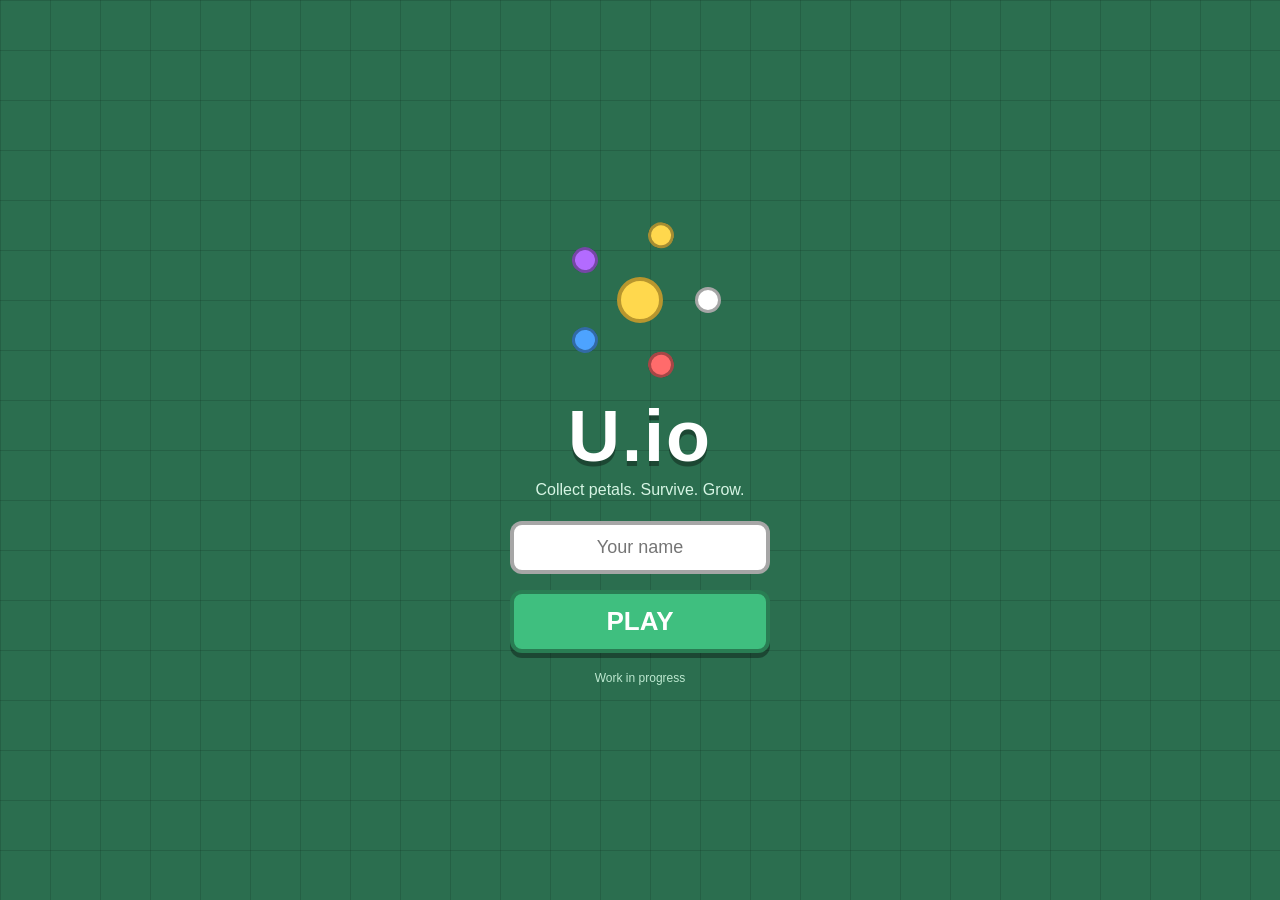
==== index.html @ a38772f9 "index.html" ====
<!DOCTYPE html>
<html lang="en"><head><meta charset="utf-8">
<meta name="viewport" content="width=device-width,initial-scale=1,user-scalable=no">
<title>U.io</title>
<style>
*{box-sizing:border-box}
body{margin:0;min-height:100vh;display:flex;align-items:center;justify-content:center;background:#2b6e4f;font-family:sans-serif;color:#fff;overflow:hidden}
.grid{position:fixed;inset:0;background-image:linear-gradient(rgba(0,0,0,.12) 1px,transparent 1px),linear-gradient(90deg,rgba(0,0,0,.12) 1px,transparent 1px);background-size:50px 50px}
.box{position:relative;text-align:center;padding:20px;width:100%;max-width:420px}
.orbit{position:relative;width:170px;height:170px;margin:0 auto 10px;animation:spin 7s linear infinite}
.me{position:absolute;left:50%;top:50%;width:46px;height:46px;margin:-23px;background:#ffd84d;border:4px solid #b8962e;border-radius:50%}
.pt{position:absolute;left:50%;top:50%;width:26px;height:26px;margin:-13px;border-radius:50%;border:3px solid rgba(0,0,0,.35)}
@keyframes spin{to{transform:rotate(360deg)}}
h1{margin:0;font-size:72px;letter-spacing:2px;text-shadow:0 5px 0 rgba(0,0,0,.35)}
.tag{margin:4px 0 22px;font-size:16px;color:#d6f5e4}
input{width:100%;max-width:260px;padding:12px 14px;font-size:18px;border:4px solid rgba(0,0,0,.35);border-radius:12px;text-align:center;outline:none}
.play{display:block;margin:16px auto 0;width:100%;max-width:260px;background:#3fbf7f;color:#fff;border:4px solid rgba(0,0,0,.35);border-radius:12px;padding:12px;font-size:26px;font-weight:bold;text-decoration:none;box-shadow:0 5px 0 rgba(0,0,0,.35)}
.play:active{transform:translateY(4px);box-shadow:0 1px 0 rgba(0,0,0,.35)}
.note{margin-top:18px;font-size:12px;color:#bde8d0}
</style></head><body>
<div class="grid"></div>
<div class="box">
  <div class="orbit">
    <div class="me"></div>
    <div class="pt" style="background:#fff;transform:rotate(0deg) translate(68px)"></div>
    <div class="pt" style="background:#ff6b6b;transform:rotate(72deg) translate(68px)"></div>
    <div class="pt" style="background:#4da3ff;transform:rotate(144deg) translate(68px)"></div>
    <div class="pt" style="background:#b36bff;transform:rotate(216deg) translate(68px)"></div>
    <div class="pt" style="background:#ffd84d;transform:rotate(288deg) translate(68px)"></div>
  </div>
  <h1>U.io</h1>
  <div class="tag">Collect petals. Survive. Grow.</div>
  <input id="nm" maxlength="14" placeholder="Your name" autocomplete="off">
  <a class="play" id="go" href="game.html">PLAY</a>
  <div class="note">Work in progress</div>
</div>
<script>
var nm=document.getElementById('nm');
try{nm.value=localStorage.getItem('uio_name')||''}catch(e){}
document.getElementById('go').addEventListener('click',function(){
  try{localStorage.setItem('uio_name',nm.value.trim())}catch(e){}
});
</script>
</body></html>
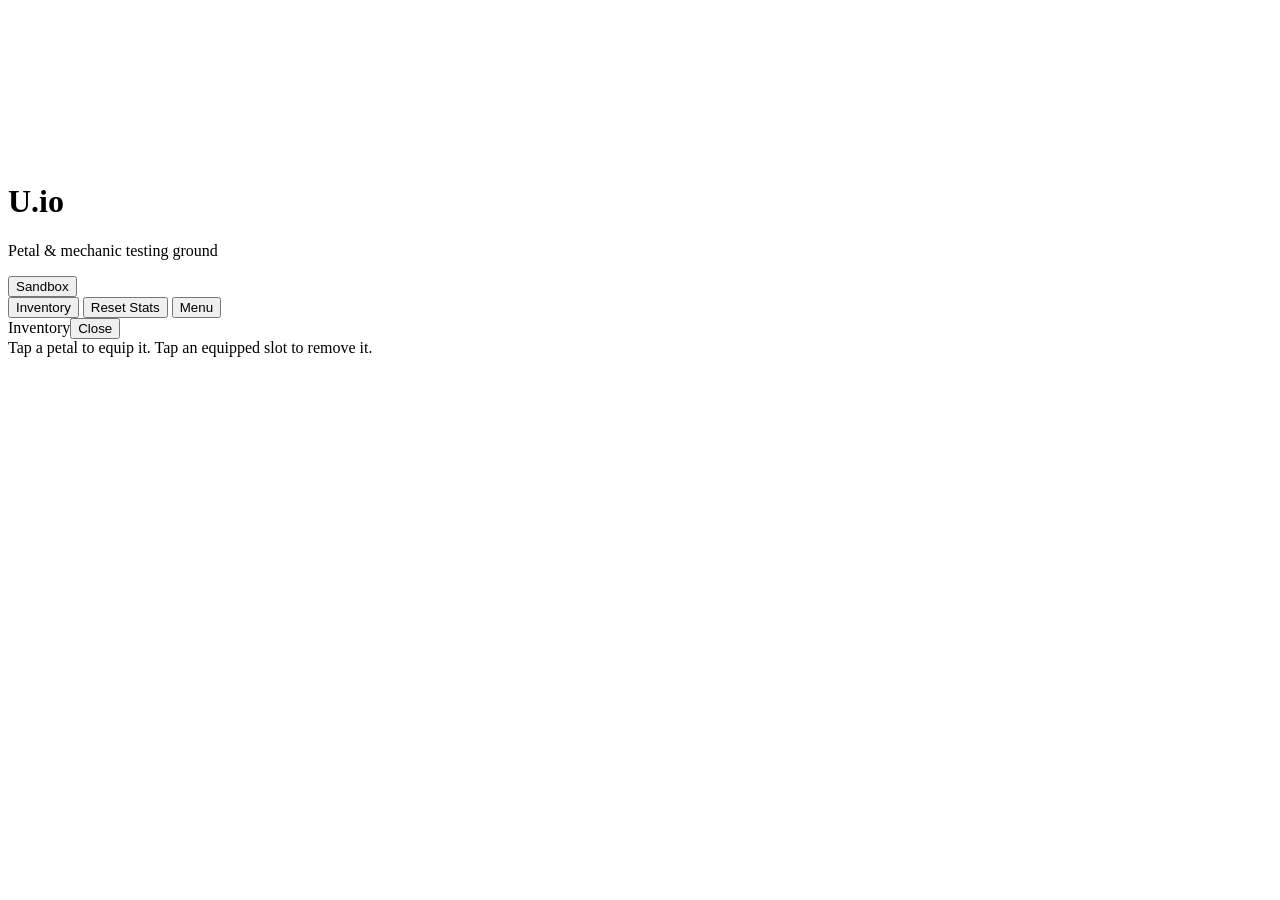
==== commit 2855bfd2: "Create index.html" ====
--- a/index.html
+++ b/index.html
@@ -1,44 +1,43 @@
 <!DOCTYPE html>
-<html lang="en"><head><meta charset="utf-8">
-<meta name="viewport" content="width=device-width,initial-scale=1,user-scalable=no">
+<html lang="en">
+<head>
+<meta charset="utf-8">
+<meta name="viewport" content="width=device-width,initial-scale=1,maximum-scale=1,user-scalable=no">
 <title>U.io</title>
-<style>
-*{box-sizing:border-box}
-body{margin:0;min-height:100vh;display:flex;align-items:center;justify-content:center;background:#2b6e4f;font-family:sans-serif;color:#fff;overflow:hidden}
-.grid{position:fixed;inset:0;background-image:linear-gradient(rgba(0,0,0,.12) 1px,transparent 1px),linear-gradient(90deg,rgba(0,0,0,.12) 1px,transparent 1px);background-size:50px 50px}
-.box{position:relative;text-align:center;padding:20px;width:100%;max-width:420px}
-.orbit{position:relative;width:170px;height:170px;margin:0 auto 10px;animation:spin 7s linear infinite}
-.me{position:absolute;left:50%;top:50%;width:46px;height:46px;margin:-23px;background:#ffd84d;border:4px solid #b8962e;border-radius:50%}
-.pt{position:absolute;left:50%;top:50%;width:26px;height:26px;margin:-13px;border-radius:50%;border:3px solid rgba(0,0,0,.35)}
-@keyframes spin{to{transform:rotate(360deg)}}
-h1{margin:0;font-size:72px;letter-spacing:2px;text-shadow:0 5px 0 rgba(0,0,0,.35)}
-.tag{margin:4px 0 22px;font-size:16px;color:#d6f5e4}
-input{width:100%;max-width:260px;padding:12px 14px;font-size:18px;border:4px solid rgba(0,0,0,.35);border-radius:12px;text-align:center;outline:none}
-.play{display:block;margin:16px auto 0;width:100%;max-width:260px;background:#3fbf7f;color:#fff;border:4px solid rgba(0,0,0,.35);border-radius:12px;padding:12px;font-size:26px;font-weight:bold;text-decoration:none;box-shadow:0 5px 0 rgba(0,0,0,.35)}
-.play:active{transform:translateY(4px);box-shadow:0 1px 0 rgba(0,0,0,.35)}
-.note{margin-top:18px;font-size:12px;color:#bde8d0}
-</style></head><body>
-<div class="grid"></div>
-<div class="box">
-  <div class="orbit">
-    <div class="me"></div>
-    <div class="pt" style="background:#fff;transform:rotate(0deg) translate(68px)"></div>
-    <div class="pt" style="background:#ff6b6b;transform:rotate(72deg) translate(68px)"></div>
-    <div class="pt" style="background:#4da3ff;transform:rotate(144deg) translate(68px)"></div>
-    <div class="pt" style="background:#b36bff;transform:rotate(216deg) translate(68px)"></div>
-    <div class="pt" style="background:#ffd84d;transform:rotate(288deg) translate(68px)"></div>
+<link rel="stylesheet" href="style.css">
+</head>
+<body>
+<canvas id="c"></canvas>
+
+<div id="menu">
+  <h1>U.io</h1>
+  <p>Petal &amp; mechanic testing ground</p>
+  <button class="btn green" id="playBtn">Sandbox</button>
+</div>
+
+<div id="hud" class="hidden">
+  <div id="topbar">
+    <button class="btn" id="invBtn">Inventory</button>
+    <button class="btn" id="resetBtn">Reset Stats</button>
+    <button class="btn" id="menuBtn">Menu</button>
   </div>
-  <h1>U.io</h1>
-  <div class="tag">Collect petals. Survive. Grow.</div>
-  <input id="nm" maxlength="14" placeholder="Your name" autocomplete="off">
-  <a class="play" id="go" href="game.html">PLAY</a>
-  <div class="note">Work in progress</div>
+  <div id="slots"></div>
 </div>
-<script>
-var nm=document.getElementById('nm');
-try{nm.value=localStorage.getItem('uio_name')||''}catch(e){}
-document.getElementById('go').addEventListener('click',function(){
-  try{localStorage.setItem('uio_name',nm.value.trim())}catch(e){}
-});
-</script>
-</body></html>
+
+<div id="inv" class="hidden">
+  <div id="invbox">
+    <div id="invhead"><span>Inventory</span><button class="btn" id="invClose">Close</button></div>
+    <div id="tabs"></div>
+    <div id="grid"></div>
+    <div id="hint">Tap a petal to equip it. Tap an equipped slot to remove it.</div>
+  </div>
+</div>
+
+<script src="data.js"></script>
+<script src="core.js"></script>
+<script src="ui.js"></script>
+<script src="game.js"></script>
+<script src="draw.js"></script>
+<script src="main.js"></script>
+</body>
+</html>
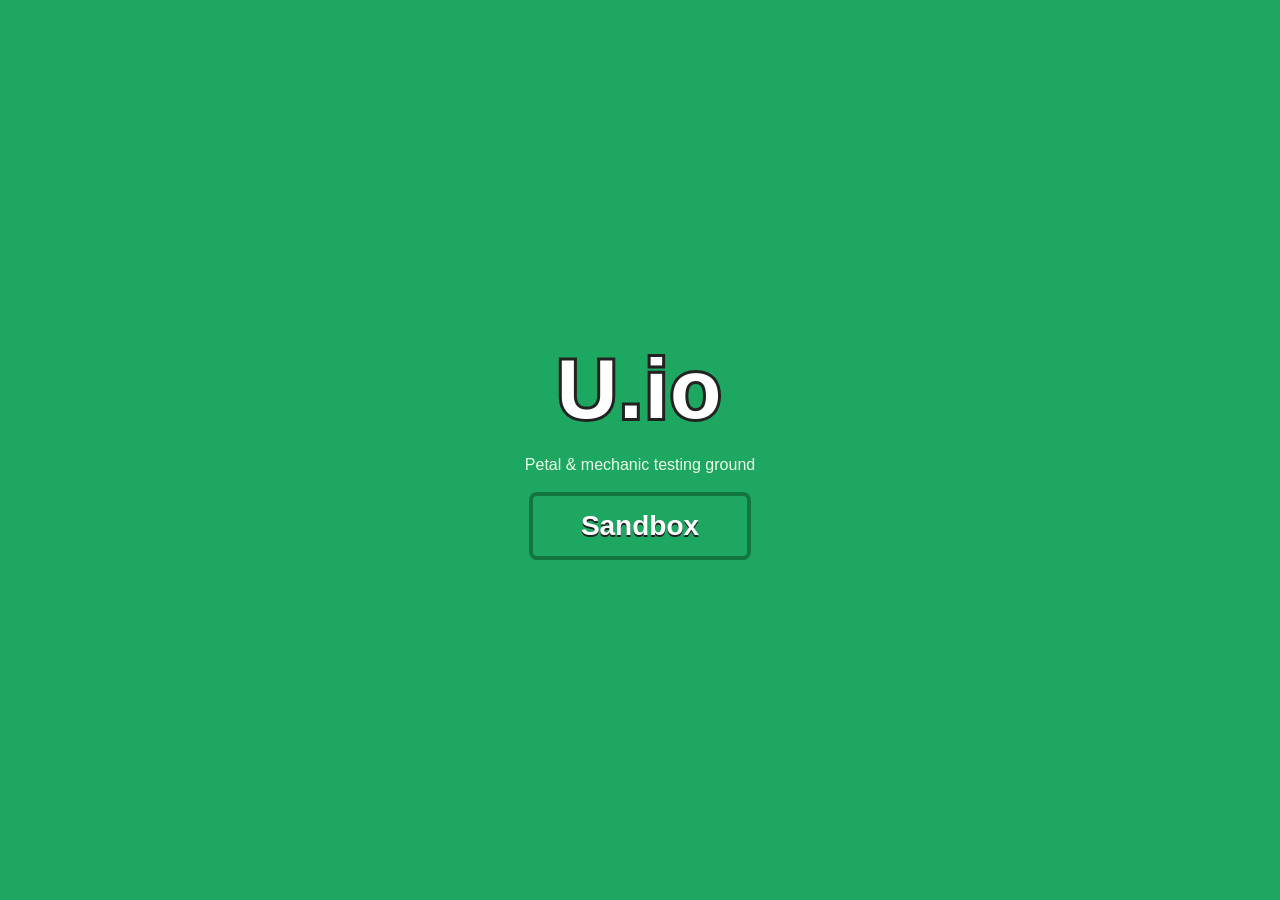
==== commit 57a452be: "Update index.html" ====
--- a/index.html
+++ b/index.html
@@ -38,6 +38,8 @@
 <script src="ui.js"></script>
 <script src="game.js"></script>
 <script src="draw.js"></script>
+<script src="mobs.js"></script>
+<script src="mobshapes.js"></script>
 <script src="main.js"></script>
 </body>
 </html>
--- a/style.css
+++ b/style.css
@@ -0,0 +1,28 @@
+*{box-sizing:border-box;-webkit-tap-highlight-color:transparent;user-select:none;-webkit-user-select:none}
+html,body{margin:0;height:100%;overflow:hidden;background:#1ea761;font-family:Arial,Helvetica,sans-serif;touch-action:none}
+canvas{position:absolute;left:0;top:0;display:block}
+.hidden{display:none!important}
+.btn{background:#4a4a4a;color:#fff;border:4px solid #333;border-radius:8px;font-weight:bold;font-size:18px;padding:10px 18px;cursor:pointer;text-shadow:0 2px 0 #222}
+.btn:active{filter:brightness(.85)}
+.btn.green{background:#1ea761;border-color:#15753f}
+#menu{position:absolute;inset:0;z-index:20;display:flex;flex-direction:column;align-items:center;justify-content:center;gap:18px;background:#1ea761}
+#menu h1{margin:0;font-size:84px;color:#fff;-webkit-text-stroke:6px #222;paint-order:stroke fill;letter-spacing:2px}
+#menu p{margin:0;color:#e8ffe8;font-size:16px}
+#menu .btn{font-size:28px;padding:14px 48px}
+#hud{position:absolute;inset:0;z-index:5;pointer-events:none}
+#topbar{position:absolute;top:10px;right:10px;display:flex;gap:8px;pointer-events:auto}
+#topbar .btn{font-size:15px;padding:8px 12px}
+#slots{position:absolute;bottom:14px;left:0;right:0;display:flex;justify-content:center;gap:6px;pointer-events:auto}
+.slot{width:44px;height:44px;border-radius:8px;border:3px solid #333;background:rgba(0,0,0,.35);display:flex;align-items:center;justify-content:center}
+.slot .pt{width:34px;height:34px;border-radius:50%;border:3px solid}
+#inv{position:absolute;inset:0;z-index:15;background:rgba(0,0,0,.6);display:flex;align-items:center;justify-content:center}
+#invbox{width:min(560px,94vw);max-height:88vh;background:#6b6b6b;border:5px solid #333;border-radius:10px;padding:12px;display:flex;flex-direction:column;gap:10px}
+#invhead{display:flex;justify-content:space-between;align-items:center;color:#fff;font-weight:bold;font-size:22px;text-shadow:0 2px 0 #222}
+#tabs{display:flex;gap:6px;overflow-x:auto;padding-bottom:4px}
+.tab{flex:none;padding:6px 10px;border-radius:6px;border:3px solid #333;font-weight:bold;font-size:13px;color:#fff;text-shadow:0 1px 0 #000;cursor:pointer;opacity:.6}
+.tab.on{opacity:1;border-color:#fff}
+#grid{display:grid;grid-template-columns:repeat(auto-fill,minmax(78px,1fr));gap:8px;overflow-y:auto;min-height:110px}
+.item{background:rgba(0,0,0,.3);border-radius:8px;border:3px solid #333;padding:6px 2px;color:#fff;font-size:12px;font-weight:bold;text-align:center;cursor:pointer}
+.item .pt{width:40px;height:40px;border-radius:50%;border:4px solid;margin:0 auto 4px}
+.item:active{filter:brightness(.8)}
+#hint{color:#ddd;font-size:12px}
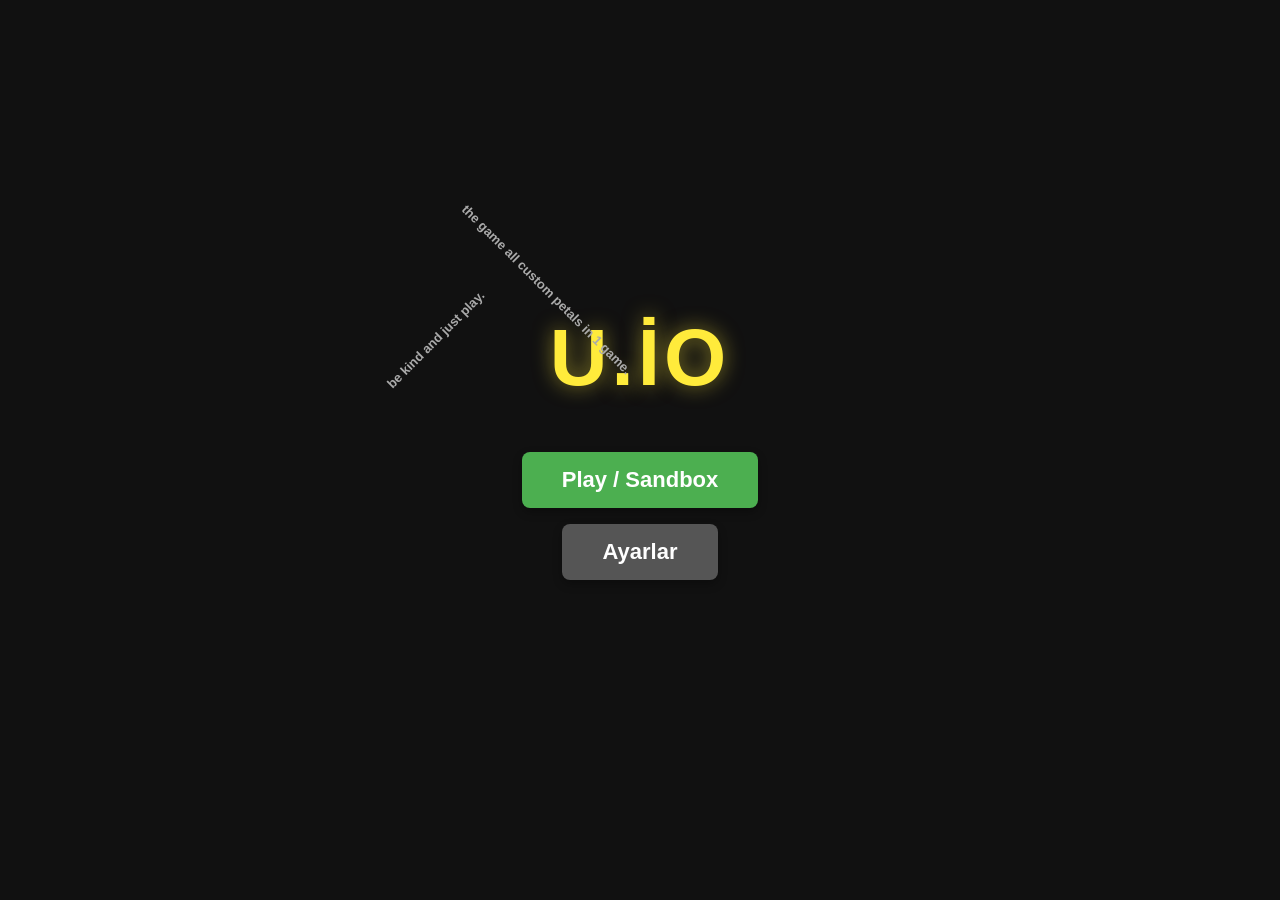
==== commit b2e7fed5: "Create index.html" ====
--- a/index.html
+++ b/index.html
@@ -1,45 +1,570 @@
 <!DOCTYPE html>
-<html lang="en">
+<html lang="tr">
 <head>
-<meta charset="utf-8">
-<meta name="viewport" content="width=device-width,initial-scale=1,maximum-scale=1,user-scalable=no">
-<title>U.io</title>
-<link rel="stylesheet" href="style.css">
+    <meta charset="UTF-8">
+    <meta name="viewport" content="width=device-width, initial-scale=1.0">
+    <title>U.İO</title>
+    <style>
+        body {
+            margin: 0;
+            overflow: hidden;
+            background-color: #1b1b1b;
+            font-family: 'Segoe UI', Tahoma, Geneva, Verdana, sans-serif;
+            user-select: none;
+        }
+        canvas {
+            display: block;
+        }
+        /* ANA MENÜ STİLLERİ */
+        #menu-screen {
+            position: absolute;
+            top: 0;
+            left: 0;
+            width: 100vw;
+            height: 100vh;
+            background: #111;
+            display: flex;
+            flex-direction: column;
+            align-items: center;
+            justify-content: center;
+            z-index: 10;
+        }
+        .title-container {
+            position: relative;
+            margin-bottom: 40px;
+            text-align: center;
+        }
+        h1.game-title {
+            color: #FFEB3B;
+            font-size: 80px;
+            margin: 0;
+            font-weight: 900;
+            text-shadow: 0 0 20px rgba(255, 235, 59, 0.5);
+            letter-spacing: 4px;
+        }
+        .slant-text-1 {
+            position: absolute;
+            top: -30px;
+            left: -120px;
+            color: #aaa;
+            font-size: 13px;
+            transform: rotate(45deg);
+            white-space: nowrap;
+            font-weight: bold;
+        }
+        .slant-text-2 {
+            position: absolute;
+            top: 20px;
+            left: -180px;
+            color: #aaa;
+            font-size: 13px;
+            transform: rotate(-45deg);
+            white-space: nowrap;
+            font-weight: bold;
+        }
+        .menu-btn {
+            background-color: #4CAF50;
+            color: white;
+            border: none;
+            padding: 15px 40px;
+            font-size: 22px;
+            font-weight: bold;
+            border-radius: 8px;
+            cursor: pointer;
+            margin: 8px;
+            box-shadow: 0 4px 10px rgba(0,0,0,0.3);
+            transition: 0.2s;
+        }
+        .menu-btn:hover {
+            background-color: #45a049;
+            transform: scale(1.05);
+        }
+        .menu-btn.settings {
+            background-color: #555;
+        }
+        .menu-btn.settings:hover {
+            background-color: #666;
+        }
+
+        /* OYUN İÇİ ARAYÜZ (HUD) */
+        #game-ui {
+            position: absolute;
+            top: 0;
+            left: 0;
+            width: 100vw;
+            height: 100vh;
+            pointer-events: none;
+            display: none;
+            z-index: 5;
+        }
+        /* ENVANTER (Mavi Arka Plan) */
+        #inventory-panel {
+            position: absolute;
+            top: 20px;
+            left: 20px;
+            background: rgba(21, 101, 192, 0.9);
+            border: 3px solid #0D47A1;
+            border-radius: 12px;
+            padding: 15px;
+            pointer-events: auto;
+            display: flex;
+            gap: 15px;
+            box-shadow: 0 8px 25px rgba(0,0,0,0.5);
+        }
+        .inv-section {
+            display: flex;
+            flex-direction: column;
+            gap: 8px;
+        }
+        .inv-title {
+            color: white;
+            font-size: 13px;
+            font-weight: bold;
+            text-align: center;
+        }
+        .rarity-row {
+            display: flex;
+            gap: 6px;
+        }
+        .slot {
+            width: 45px;
+            height: 45px;
+            background: rgba(0,0,0,0.3);
+            border: 2px solid rgba(255,255,255,0.4);
+            border-radius: 8px;
+            display: flex;
+            align-items: center;
+            justify-content: center;
+            cursor: pointer;
+            position: relative;
+        }
+        .slot.petal-item {
+            background: #FF5722;
+            color: white;
+            font-weight: bold;
+            font-size: 11px;
+            box-shadow: inset 0 0 8px rgba(0,0,0,0.4);
+        }
+
+        /* KONTROLLER (SAĞ ALT - Mod ve Set Tuşları) */
+        .controls-bottom-right {
+            position: absolute;
+            bottom: 25px;
+            right: 25px;
+            display: flex;
+            align-items: flex-end;
+            gap: 10px;
+            pointer-events: auto;
+        }
+        .ctrl-btn {
+            background: rgba(255,255,255,0.2);
+            border: 2px solid white;
+            color: white;
+            font-weight: bold;
+            border-radius: 50%;
+            display: flex;
+            align-items: center;
+            justify-content: center;
+            cursor: pointer;
+            backdrop-filter: blur(5px);
+            transition: 0.1s;
+        }
+        .ctrl-btn.small {
+            width: 50px;
+            height: 50px;
+            font-size: 16px;
+        }
+        .ctrl-btn.large {
+            width: 75px;
+            height: 75px;
+            font-size: 26px;
+            background: rgba(76, 175, 80, 0.4);
+        }
+        .ctrl-btn:active {
+            transform: scale(0.92);
+            background: rgba(255,255,255,0.4);
+        }
+
+        /* JOYSTICK (SOL ALT) */
+        #joystick-base {
+            position: absolute;
+            bottom: 30px;
+            left: 30px;
+            width: 120px;
+            height: 120px;
+            background: rgba(255,255,255,0.15);
+            border: 2px solid rgba(255,255,255,0.3);
+            border-radius: 50%;
+            pointer-events: auto;
+            touch-action: none;
+            display: flex;
+            align-items: center;
+            justify-content: center;
+        }
+        #joystick-stick {
+            width: 50px;
+            height: 50px;
+            background: rgba(255,255,255,0.6);
+            border-radius: 50%;
+            position: absolute;
+        }
+    </style>
 </head>
 <body>
-<canvas id="c"></canvas>
-
-<div id="menu">
-  <h1>U.io</h1>
-  <p>Petal &amp; mechanic testing ground</p>
-  <button class="btn green" id="playBtn">Sandbox</button>
-</div>
-
-<div id="hud" class="hidden">
-  <div id="topbar">
-    <button class="btn" id="invBtn">Inventory</button>
-    <button class="btn" id="resetBtn">Reset Stats</button>
-    <button class="btn" id="menuBtn">Menu</button>
-  </div>
-  <div id="slots"></div>
-</div>
-
-<div id="inv" class="hidden">
-  <div id="invbox">
-    <div id="invhead"><span>Inventory</span><button class="btn" id="invClose">Close</button></div>
-    <div id="tabs"></div>
-    <div id="grid"></div>
-    <div id="hint">Tap a petal to equip it. Tap an equipped slot to remove it.</div>
-  </div>
-</div>
-
-<script src="data.js"></script>
-<script src="core.js"></script>
-<script src="ui.js"></script>
-<script src="game.js"></script>
-<script src="draw.js"></script>
-<script src="mobs.js"></script>
-<script src="mobshapes.js"></script>
-<script src="main.js"></script>
+
+    <!-- ANA MENÜ -->
+    <div id="menu-screen">
+        <div class="title-container">
+            <div class="slant-text-1">the game all custom petals in 1 game.</div>
+            <div class="slant-text-2">be kind and just play.</div>
+            <h1 class="game-title">U.İO</h1>
+        </div>
+        <button class="menu-btn" onclick="startGame()">Play / Sandbox</button>
+        <button class="menu-btn settings" onclick="alert('Ayarlar yakında eklenecek!')">Ayarlar</button>
+    </div>
+
+    <!-- OYUN ALANI VE ARAYÜZ -->
+    <div id="game-ui">
+        <!-- Mavi Envanter Paneli -->
+        <div id="inventory-panel">
+            <div class="inv-section">
+                <div class="inv-title">Rarity Tier List (3x Güç)</div>
+                <div class="rarity-row" id="rarity-container"></div>
+            </div>
+            <div class="inv-section">
+                <div class="inv-title">Equipped Slots (1-10)</div>
+                <div class="rarity-row" id="slots-container"></div>
+            </div>
+        </div>
+
+        <!-- Sol Alt Joystick -->
+        <div id="joystick-base">
+            <div id="joystick-stick"></div>
+        </div>
+
+        <!-- Sağ Alt Mod ve Set Tuşları -->
+        <div class="controls-bottom-right">
+            <div class="ctrl-btn small" id="btn-off" onclick="setMode('offensive')" title="Offensive Mode">⚔️</div>
+            <div class="ctrl-btn large" id="btn-norm" onclick="setMode('normal')" title="Normal Mode">A</div>
+            <div class="ctrl-btn small" id="btn-def" onclick="setMode('defensive')" title="Defensive Mode">B</div>
+            <div class="ctrl-btn small" id="btn-set" onclick="toggleSet()" title="2. Sete Geç">X</div>
+        </div>
+    </div>
+
+    <canvas id="gameCanvas"></canvas>
+
+<script>
+    const canvas = document.getElementById("gameCanvas");
+    const ctx = canvas.getContext("2d");
+
+    function resizeCanvas() {
+        canvas.width = window.innerWidth;
+        canvas.height = window.innerHeight;
+    }
+    window.addEventListener('resize', resizeCanvas);
+    resizeCanvas();
+
+    // RARITY TANIMLARI
+    const rarities = [
+        { name: "Common", color: "#b0b0b0", mult: 1 },
+        { name: "Unusual", color: "#55ff55", mult: 3 },
+        { name: "Rare", color: "#5555ff", mult: 9 },
+        { name: "Epic", color: "#aa00aa", mult: 27 },
+        { name: "Mythic", color: "#ff5555", mult: 81 },
+        { name: "Ultra", color: "#ffaa00", mult: 243 },
+        { name: "Super", color: "#00ffff", mult: 729 },
+        { name: "Eternal", color: "#ffffff", mult: 2187 },
+        { name: "Unique", color: "#ff00ff", mult: 2187 }
+    ];
+
+    // OYUNCU DURUMU
+    let player = {
+        x: 0,
+        y: 0,
+        radius: 28,
+        color: "#FFEB3B",
+        speed: 4,
+        mode: 'normal',
+        activeSet: 1
+    };
+
+    // HARİTA VE TARGET DUMMİELER
+    let dummies = [];
+    function initDummies() {
+        dummies = [];
+        let startX = -600;
+        for (let i = 0; i < rarities.length; i++) {
+            dummies.push({
+                x: startX + (i * 150),
+                y: -200,
+                radius: 35,
+                color: "#9e9e9e",
+                rarityIndex: i,
+                totalDamage: 0,
+                dps: 0,
+                currentPeriodDamage: 0,
+                lastDamageTime: 0
+            });
+        }
+    }
+
+    // ENVANTER VE SLOTLAR
+    let inventoryPetals = [{ rarity: 0, name: "Basic" }];
+    let equippedSlots = [0, null, null, null, null, null, null, null, null, null];
+
+    function buildInventoryUI() {
+        const rContainer = document.getElementById("rarity-container");
+        rContainer.innerHTML = "";
+        rarities.forEach((r, idx) => {
+            let slot = document.createElement("div");
+            slot.className = "slot";
+            slot.style.borderColor = r.color;
+            slot.title = r.name + " (x" + r.mult + " güç)";
+            slot.innerHTML = `<span style="font-size:9px; color:${r.color}">${r.name[0]}</span>`;
+            slot.onclick = () => {
+                inventoryPetals.push({ rarity: idx, name: "Basic" });
+                updateUI();
+            };
+            rContainer.appendChild(slot);
+        });
+        updateUI();
+    }
+
+    function updateUI() {
+        const sContainer = document.getElementById("slots-container");
+        sContainer.innerHTML = "";
+        equippedSlots.forEach((slotItem, idx) => {
+            let slotDiv = document.createElement("div");
+            slotDiv.className = "slot";
+            if (slotItem !== null) {
+                slotDiv.classList.add("petal-item");
+                slotDiv.style.background = rarities[slotItem.rarity].color;
+                slotDiv.innerText = slotItem.name[0];
+            }
+            slotDiv.onclick = () => {
+                if (slotItem === null && inventoryPetals.length > 0) {
+                    equippedSlots[idx] = inventoryPetals.pop();
+                } else if (slotItem !== null) {
+                    inventoryPetals.push(slotItem);
+                    equippedSlots[idx] = null;
+                }
+                updateUI();
+            };
+            sContainer.appendChild(slotDiv);
+        });
+    }
+
+    // MOD YÖNETİMİ
+    function setMode(newMode) {
+        player.mode = newMode;
+    }
+    function toggleSet() {
+        player.activeSet = player.activeSet === 1 ? 2 : 1;
+        alert(player.activeSet + ". Sete Geçildi!");
+    }
+
+    // OYUNU BAŞLAT
+    function startGame() {
+        document.getElementById("menu-screen").style.display = "none";
+        document.getElementById("game-ui").style.display = "block";
+        player.x = 0;
+        player.y = 200;
+        initDummies();
+        loop();
+    }
+
+    // KONTROLLER
+    let keys = {};
+    window.addEventListener('keydown', e => keys[e.key.toLowerCase()] = true);
+    window.addEventListener('keyup', e => keys[e.key.toLowerCase()] = false);
+
+    let joystickActive = false;
+    let joystickVector = { x: 0, y: 0 };
+    const stick = document.getElementById("joystick-stick");
+    const jBase = document.getElementById("joystick-base");
+
+    jBase.addEventListener('pointerdown', (e) => {
+        joystickActive = true;
+        updateJoystick(e);
+    });
+    window.addEventListener('pointermove', (e) => {
+        if (joystickActive) updateJoystick(e);
+    });
+    window.addEventListener('pointerup', () => {
+        joystickActive = false;
+        joystickVector = { x: 0, y: 0 };
+        stick.style.transform = `translate(0px, 0px)`;
+    });
+
+    function updateJoystick(e) {
+        const rect = jBase.getBoundingClientRect();
+        const centerX = rect.left + rect.width / 2;
+        const centerY = rect.top + rect.height / 2;
+        let dx = e.clientX - centerX;
+        let dy = e.clientY - centerY;
+        let dist = Math.sqrt(dx * dx + dy * dy);
+        let maxDist = 40;
+
+        if (dist > maxDist) {
+            dx = (dx / dist) * maxDist;
+            dy = (dy / dist) * maxDist;
+        }
+
+        stick.style.transform = `translate(${dx}px, ${dy}px)`;
+        joystickVector = { x: dx / maxDist, y: dy / maxDist };
+    }
+
+    let petalAngle = 0;
+
+    // DPS SİSTEMİ
+    setInterval(() => {
+        let now = Date.now();
+        dummies.forEach(d => {
+            if (now - d.lastDamageTime > 15000) {
+                d.totalDamage = 0;
+                d.dps = 0;
+                d.currentPeriodDamage = 0;
+            } else {
+                d.dps = Math.round(d.currentPeriodDamage / 5);
+                d.currentPeriodDamage = 0;
+            }
+        });
+    }, 5000);
+
+    // OYUN DÖNGÜSÜ
+    function loop() {
+        ctx.clearRect(0, 0, canvas.width, canvas.height);
+
+        let moveX = 0;
+        let moveY = 0;
+        if (keys['w'] || keys['arrowup']) moveY -= 1;
+        if (keys['s'] || keys['arrowdown']) moveY += 1;
+        if (keys['a'] || keys['arrowleft']) moveX -= 1;
+        if (keys['d'] || keys['arrowright']) moveX += 1;
+
+        if (moveX !== 0 || moveY !== 0) {
+            let len = Math.sqrt(moveX * moveX + moveY * moveY);
+            player.x += (moveX / len) * player.speed;
+            player.y += (moveY / len) * player.speed;
+        }
+
+        if (joystickVector.x !== 0 || joystickVector.y !== 0) {
+            player.x += joystickVector.x * player.speed;
+            player.y += joystickVector.y * player.speed;
+        }
+
+        let camX = canvas.width / 2 - player.x;
+        let camY = canvas.height / 2 - player.y;
+
+        ctx.save();
+        ctx.translate(camX, camY);
+
+        // Target Dummiler
+        dummies.forEach(d => {
+            ctx.beginPath();
+            ctx.arc(d.x, d.y, d.radius, 0, Math.PI * 2);
+            ctx.fillStyle = d.color;
+            ctx.fill();
+            ctx.lineWidth = 3;
+            ctx.strokeStyle = rarities[d.rarityIndex].color;
+            ctx.stroke();
+            ctx.closePath();
+
+            ctx.fillStyle = "#333";
+            ctx.beginPath();
+            ctx.arc(d.x - 10, d.y - 5, 4, 0, Math.PI * 2);
+            ctx.arc(d.x + 10, d.y - 5, 4, 0, Math.PI * 2);
+            ctx.fill();
+
+            ctx.fillStyle = "white";
+            ctx.font = "12px sans-serif";
+            ctx.textAlign = "center";
+            ctx.fillText(`${rarities[d.rarityIndex].name}`, d.x, d.y - 45);
+            ctx.fillText(`Total: ${Math.round(d.totalDamage)}`, d.x, d.y + 50);
+            ctx.fillText(`DPS: ${d.dps}`, d.x, d.y + 68);
+        });
+
+        // Petallar
+        petalAngle += 0.04;
+        equippedSlots.forEach((slot, i) => {
+            if (slot === null) return;
+            let angle = petalAngle + (i * (Math.PI * 2 / 10));
+            let dist = 65;
+            let pX = player.x + Math.cos(angle) * dist;
+            let pY = player.y + Math.sin(angle) * dist;
+
+            ctx.beginPath();
+            ctx.arc(pX, pY, 12, 0, Math.PI * 2);
+            ctx.fillStyle = rarities[slot.rarity].color;
+            ctx.fill();
+            ctx.lineWidth = 2;
+            ctx.strokeStyle = "#000";
+            ctx.stroke();
+            ctx.closePath();
+
+            dummies.forEach(d => {
+                let dx = pX - d.x;
+                let dy = pY - d.y;
+                let distance = Math.sqrt(dx * dx + dy * dy);
+                if (distance < 12 + d.radius) {
+                    let dmg = 10 * rarities[slot.rarity].mult;
+                    d.totalDamage += dmg;
+                    d.currentPeriodDamage += dmg;
+                    d.lastDamageTime = Date.now();
+                }
+            });
+        });
+
+        // Oyuncu
+        ctx.beginPath();
+        ctx.arc(player.x, player.y, player.radius, 0, Math.PI * 2);
+        ctx.fillStyle = player.color;
+        ctx.fill();
+        ctx.lineWidth = 3;
+        ctx.strokeStyle = "#FBC02D";
+        ctx.stroke();
+        ctx.closePath();
+
+        // Gözler
+        ctx.save();
+        ctx.translate(player.x - 9, player.y - 4);
+        ctx.beginPath();
+        ctx.ellipse(0, 0, 4, 7, 0, 0, Math.PI * 2);
+        ctx.fillStyle = "#000";
+        ctx.fill();
+        ctx.restore();
+
+        ctx.save();
+        ctx.translate(player.x + 9, player.y - 4);
+        ctx.beginPath();
+        ctx.ellipse(0, 0, 4, 7, 0, 0, Math.PI * 2);
+        ctx.fillStyle = "#000";
+        ctx.fill();
+        ctx.restore();
+
+        // Mod Kaşları
+        ctx.strokeStyle = "#000";
+        ctx.lineWidth = 2.5;
+        if (player.mode === 'offensive') {
+            ctx.beginPath();
+            ctx.moveTo(player.x - 15, player.y - 14); ctx.lineTo(player.x - 3, player.y - 10);
+            ctx.moveTo(player.x + 3, player.y - 10); ctx.lineTo(player.x + 15, player.y - 14);
+            ctx.stroke();
+        } else if (player.mode === 'defensive') {
+            ctx.beginPath();
+            ctx.moveTo(player.x - 15, player.y - 10); ctx.lineTo(player.x - 3, player.y - 14);
+            ctx.moveTo(player.x + 3, player.y - 14); ctx.lineTo(player.x + 15, player.y - 10);
+            ctx.stroke();
+        }
+
+        ctx.restore();
+
+        requestAnimationFrame(loop);
+    }
+
+    buildInventoryUI();
+</script>
+
 </body>
-</html>
+  </html>
+  
